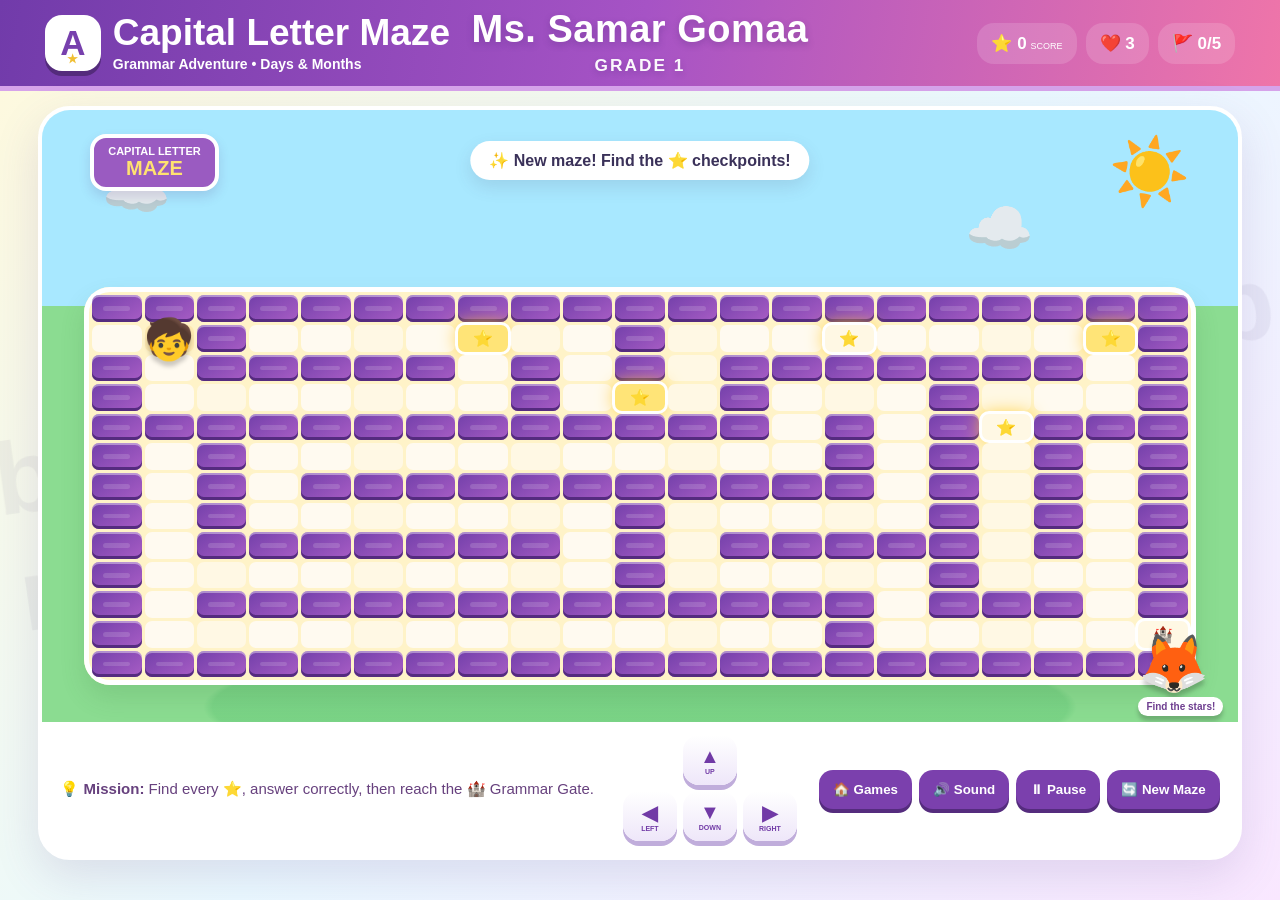
==== games/capital-letter-maze/index.html @ 97d3e379 "Move Capital Letter Maze into games library" ====
<!doctype html>
<html lang="en">
<head>
<meta charset="utf-8"><meta name="viewport" content="width=device-width,initial-scale=1">
<title>Capital Letter Maze — Grammar Adventure</title>
<link rel="stylesheet" href="../../style.css">
</head>
<body>
<div class="letter-bg" aria-hidden="true">A b C d E f G h I j K l M n O p Q r S t U v W x Y z</div>
<header class="top">
  <div class="brand"><a href="../../" aria-label="Back to games" style="text-decoration:none"><div class="badge">A<span>★</span></div></a><div><h1>Capital Letter Maze</h1><p>Grammar Adventure • Days &amp; Months</p></div></div>
  <div class="teacher-title"><div class="teacher-name">Ms. Samar Gomaa</div><div class="teacher-grade">Grade 1</div></div>
  <div class="hud"><div>⭐ <b id="score">0</b><small>SCORE</small></div><div>❤️ <b id="lives">3</b></div><div>🚩 <b id="checkpointCount">0/5</b></div></div>
</header>
<main><section class="game-shell">
  <div class="scene"><div class="sky-decor">☁️</div><div class="sky-decor cloud2">☁️</div><div class="sun">☀️</div><div class="sign">CAPITAL LETTER<br><span>MAZE</span></div><div id="message" class="message">Explore the maze and find all ⭐ checkpoints!</div><div id="maze" class="maze"></div><div id="player" class="player">🧒</div><div class="guide">🦊<span>Find the stars!</span></div></div>
  <div class="bottom"><div class="hint">💡 <b>Mission:</b> Find every ⭐, answer correctly, then reach the 🏰 Grammar Gate.</div><div class="dpad"><button class="move up" data-dir="up">▲<small>UP</small></button><button class="move left" data-dir="left">◀<small>LEFT</small></button><button class="move down" data-dir="down">▼<small>DOWN</small></button><button class="move right" data-dir="right">▶<small>RIGHT</small></button></div><div class="actions"><a href="../../" style="text-decoration:none"><button type="button">🏠 Games</button></a><button id="sound">🔊 Sound</button><button id="pause">⏸ Pause</button><button id="restart">🔄 New Maze</button></div></div>
</section></main>
<div id="questionModal" class="modal hidden"><div class="question-card"><div class="q-star">⭐</div><div class="q-label">GRAMMAR CHECKPOINT</div><h2 id="questionText"></h2><div id="answers" class="answers"></div><div id="feedback"></div></div></div>
<div id="winModal" class="modal hidden"><div class="win-card"><div class="confetti">🎉</div><div class="trophy">🏆</div><h2>MISSION COMPLETE!</h2><p>You mastered capital letters!</p><div class="final-score">⭐ <span id="finalScore">0</span> points</div><div class="stars">⭐⭐⭐⭐⭐</div><button id="again">PLAY A NEW MAZE</button><a href="../../" style="display:block;margin-top:12px;color:#7b40ad;font-weight:900">🏠 Back to Games</a></div></div>
<script src="../../script.js"></script>
</body></html>
---- style.css ----
*{box-sizing:border-box}
:root{--purple:#7740ad;--purple2:#a55bc6;--pink:#ef75a9;--cream:#fff7d9;--green:#75d486;--ink:#3a3159}
html,body{margin:0;min-height:100%;font-family:"Trebuchet MS",Arial,sans-serif;color:var(--ink)}
body{background:linear-gradient(135deg,#fff9dc,#eaf9ff 52%,#f9e7ff);overflow-x:hidden}
.letter-bg{position:fixed;inset:-8%;z-index:-1;display:flex;flex-wrap:wrap;align-content:space-around;justify-content:space-around;gap:25px 55px;font-size:clamp(50px,8vw,110px);font-weight:900;opacity:.055;transform:rotate(-8deg);pointer-events:none}
.top{height:86px;padding:8px 3.5vw;display:flex;align-items:center;justify-content:space-between;color:#fff;background:linear-gradient(100deg,#713baa,#a653c5,#ef75a9);box-shadow:0 5px 0 #d6a3ea}
.brand{display:flex;align-items:center;gap:12px}.brand h1{margin:0;font-size:clamp(22px,3vw,37px);line-height:1}.brand p{margin:5px 0 0;font-weight:800;font-size:14px}
.badge{width:56px;height:56px;border-radius:17px;background:#fff;color:#7740ad;display:grid;place-items:center;font-size:35px;font-weight:900;box-shadow:0 5px #542b7c;position:relative}.badge span{position:absolute;font-size:12px;color:#f0bf32;bottom:5px}
.teacher-title{text-align:center;position:absolute;left:50%;transform:translateX(-50%);pointer-events:none;text-shadow:0 3px 7px #542b7c55}.teacher-name{font-size:clamp(22px,3.1vw,38px);font-weight:900;letter-spacing:.5px;line-height:1.05}.teacher-grade{font-size:clamp(13px,1.35vw,18px);font-weight:900;margin-top:5px;letter-spacing:2px;text-transform:uppercase;opacity:.96}.hud{display:flex;gap:9px}.hud div{background:#ffffff25;border-radius:17px;padding:10px 14px;font-size:17px}.hud small{font-size:9px;margin-left:4px}
main{padding:20px 3vw}.game-shell{max-width:1480px;margin:auto;border:4px solid #fff;border-radius:32px;overflow:hidden;background:#fff;box-shadow:0 16px 45px #64428c26}
.scene{height:min(68vh,700px);min-height:500px;position:relative;overflow:hidden;background:linear-gradient(#a8e8ff 0 32%,#8bdc91 32% 100%)}
.scene:after{content:"";position:absolute;left:-5%;right:-5%;bottom:-15%;height:35%;background:radial-gradient(ellipse at center,#66c979 0 46%,transparent 47%);opacity:.45;z-index:1}
.sky-decor{position:absolute;z-index:2;left:5%;top:8%;font-size:55px}.cloud2{left:auto;right:17%;top:14%}.sun{position:absolute;right:4%;top:4%;z-index:2;font-size:65px}
.sign{position:absolute;z-index:4;top:4%;left:4%;background:#9a5bc1;color:#fff;border:4px solid #fff;border-radius:16px;padding:8px 14px;text-align:center;font-weight:900;font-size:11px;line-height:1.05;box-shadow:0 6px 12px #4a287026}.sign span{font-size:20px;color:#ffe270}
.message{position:absolute;z-index:20;top:5%;left:50%;transform:translateX(-50%);background:#fff;padding:10px 19px;border-radius:20px;font-weight:900;white-space:nowrap;box-shadow:0 7px 17px #4b426322}
.maze{position:absolute;z-index:5;left:3.5%;right:3.5%;top:29%;bottom:6%;display:grid;gap:3px;padding:8px;border-radius:26px;background:#fff3c8;box-shadow:0 13px 25px #39753b28,inset 0 0 0 5px #fff}
.cell{border-radius:7px;display:grid;place-items:center;font-weight:900;font-size:clamp(11px,1.25vw,19px);user-select:none}
.wall{background:linear-gradient(145deg,#7340aa,#a85dc5);box-shadow:inset 0 2px #fff6,inset 0 -3px #552b7f}.wall:after{content:"";width:55%;height:18%;background:#ffffff25;border-radius:20px}
.path{background:#fffaf0}.path:nth-child(3n){background:#fff8e4}
.checkpoint{background:#ffe477;box-shadow:0 0 0 3px #fff,0 0 18px #ffc928;animation:starPulse 1.1s infinite}.goal{background:#76ddc5;box-shadow:0 0 0 3px #fff}.start{background:#ffeab2}
@keyframes starPulse{50%{transform:scale(.9);filter:brightness(1.08)}}
.player{position:absolute;z-index:25;font-size:40px;transform:translate(-50%,-50%);transition:left .11s linear,top .11s linear;filter:drop-shadow(0 5px 2px #0003);pointer-events:none}
.guide{position:absolute;z-index:18;right:1.2%;bottom:1%;font-size:57px;filter:drop-shadow(0 5px 2px #0003)}.guide span{display:block;background:#fff;border-radius:12px;padding:4px 8px;font-size:10px;color:#6e3e90;font-weight:900}
.bottom{min-height:128px;padding:13px 18px;display:flex;align-items:center;gap:16px;background:#fff}.hint{flex:1;font-size:15px;color:#67417e}
.dpad{width:180px;height:108px;display:grid;grid-template-columns:repeat(3,56px);grid-template-rows:52px 52px;gap:4px}.move{width:54px;height:50px;border:0;border-radius:16px;background:linear-gradient(#fff,#eee6f9);color:#713aa6;font-weight:900;font-size:20px;box-shadow:0 5px #c0addb;cursor:pointer;touch-action:none}.move:active,.move.active{transform:translateY(4px);box-shadow:0 1px #c0addb}.move small{display:block;font-size:7px}.up{grid-column:2}.left{grid-column:1;grid-row:2}.down{grid-column:2;grid-row:2}.right{grid-column:3;grid-row:2}
.actions{display:flex;gap:7px}.actions button,.win-card button{border:0;border-radius:14px;background:#7b40ad;color:#fff;padding:12px 14px;font-weight:900;box-shadow:0 4px #552c7e;cursor:pointer}.actions button:active,.win-card button:active{transform:translateY(3px);box-shadow:0 1px #552c7e}
.modal{position:fixed;inset:0;z-index:100;background:#33244eaa;display:grid;place-items:center;padding:20px}.hidden{display:none}.question-card,.win-card{width:min(680px,95vw);background:#fffdf4;border:6px solid #fff;border-radius:30px;padding:28px;text-align:center;box-shadow:0 22px 60px #0005}.q-star{font-size:55px}.q-label{color:#8247ab;font-size:13px;letter-spacing:2px;font-weight:900}.question-card h2{font-size:clamp(21px,3vw,31px);margin:14px 0 20px}.answers{display:grid;grid-template-columns:1fr 1fr;gap:12px}.answer{border:3px solid #eadcf4;background:#fff;border-radius:17px;padding:15px;font-size:19px;font-weight:900;color:#43345a;cursor:pointer}.answer:hover{background:#f5eaff}.answer.correct{background:#d9f7e8;border-color:#52b988}.answer.wrong{background:#ffe0e5;border-color:#dc7886}.answer:disabled{cursor:default}#feedback{min-height:31px;margin-top:14px;font-size:17px;font-weight:900}
.win-card{position:relative}.confetti{font-size:34px}.trophy{font-size:80px}.win-card h2{color:#7b40ad;font-size:40px;margin:0}.final-score{font-size:25px;font-weight:900;margin:14px}.stars{font-size:26px;margin:10px}.win-card button{font-size:18px;padding:14px 26px}
@media(max-width:900px){.teacher-title{position:static;transform:none;order:3;width:100%;padding-top:4px}.top{flex-wrap:wrap;justify-content:center;gap:6px}.brand{margin-right:auto}.hud{margin-left:auto}.bottom{flex-wrap:wrap;justify-content:center}.hint{flex-basis:100%;text-align:center}.actions{width:100%;justify-content:center}}
@media(max-width:600px){.top{height:auto;min-height:78px}.brand p{display:none}.hud{gap:3px}.hud div{padding:7px;font-size:13px}.scene{min-height:520px}.maze{left:2%;right:2%;top:29%;bottom:13%;gap:2px}.message{font-size:11px}.answers{grid-template-columns:1fr}.sign{display:none}.guide{font-size:42px}.letters{font-size:55px}}
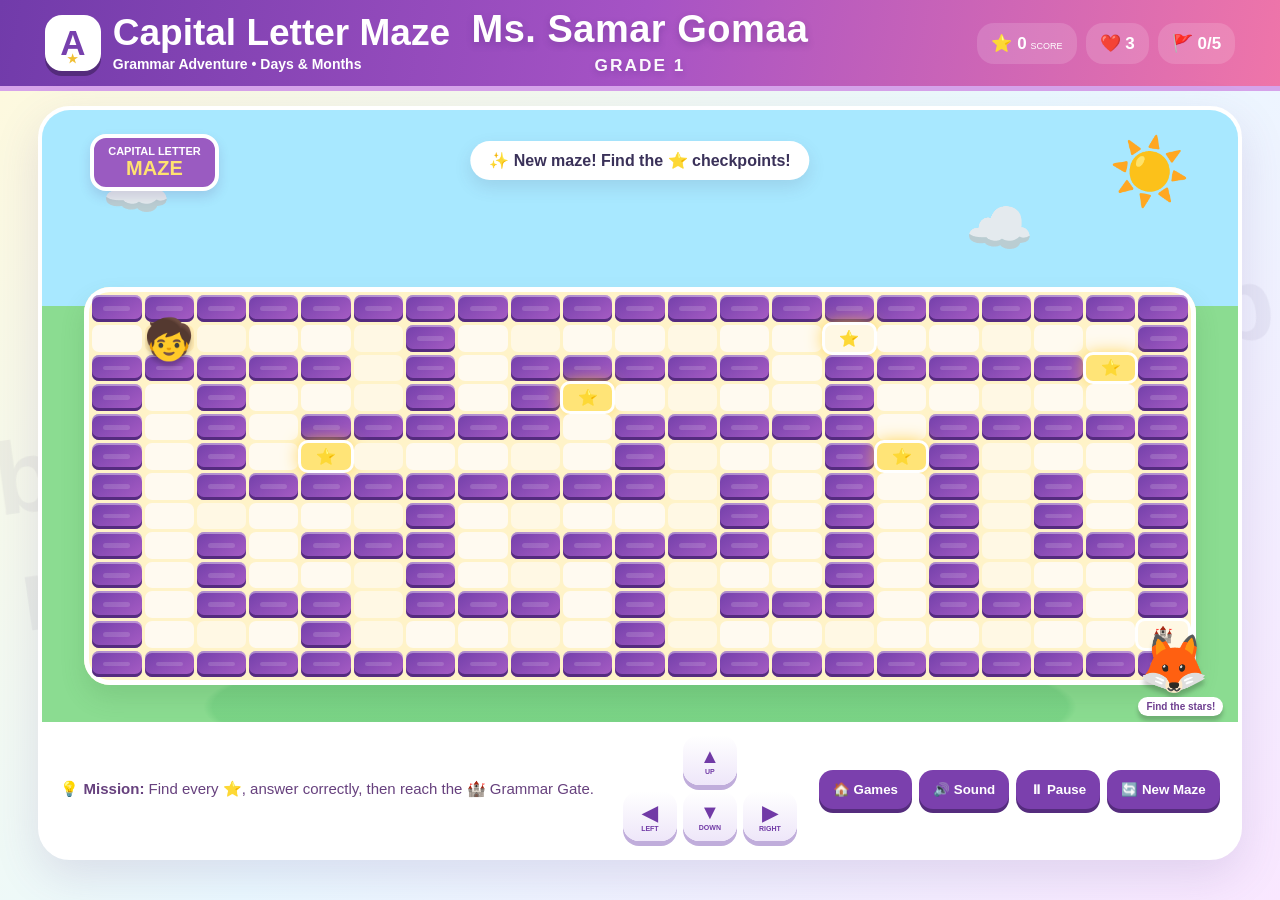
==== commit 2988405c: "Add PWA metadata and service worker support" ====
--- a/games/capital-letter-maze/index.html
+++ b/games/capital-letter-maze/index.html
@@ -4,6 +4,7 @@
 <meta charset="utf-8"><meta name="viewport" content="width=device-width,initial-scale=1">
 <title>Capital Letter Maze — Grammar Adventure</title>
 <link rel="stylesheet" href="../../style.css">
+<link rel="manifest" href="../../manifest.json"><meta name="theme-color" content="#713baa"><meta name="apple-mobile-web-app-capable" content="yes"><meta name="apple-mobile-web-app-title" content="Grammar Adventure">
 </head>
 <body>
 <div class="letter-bg" aria-hidden="true">A b C d E f G h I j K l M n O p Q r S t U v W x Y z</div>
@@ -19,4 +20,5 @@
 <div id="questionModal" class="modal hidden"><div class="question-card"><div class="q-star">⭐</div><div class="q-label">GRAMMAR CHECKPOINT</div><h2 id="questionText"></h2><div id="answers" class="answers"></div><div id="feedback"></div></div></div>
 <div id="winModal" class="modal hidden"><div class="win-card"><div class="confetti">🎉</div><div class="trophy">🏆</div><h2>MISSION COMPLETE!</h2><p>You mastered capital letters!</p><div class="final-score">⭐ <span id="finalScore">0</span> points</div><div class="stars">⭐⭐⭐⭐⭐</div><button id="again">PLAY A NEW MAZE</button><a href="../../" style="display:block;margin-top:12px;color:#7b40ad;font-weight:900">🏠 Back to Games</a></div></div>
 <script src="../../script.js"></script>
+<script>if('serviceWorker' in navigator){window.addEventListener('load',()=>navigator.serviceWorker.register('../../sw.js').catch(()=>{}));}</script>
 </body></html>
